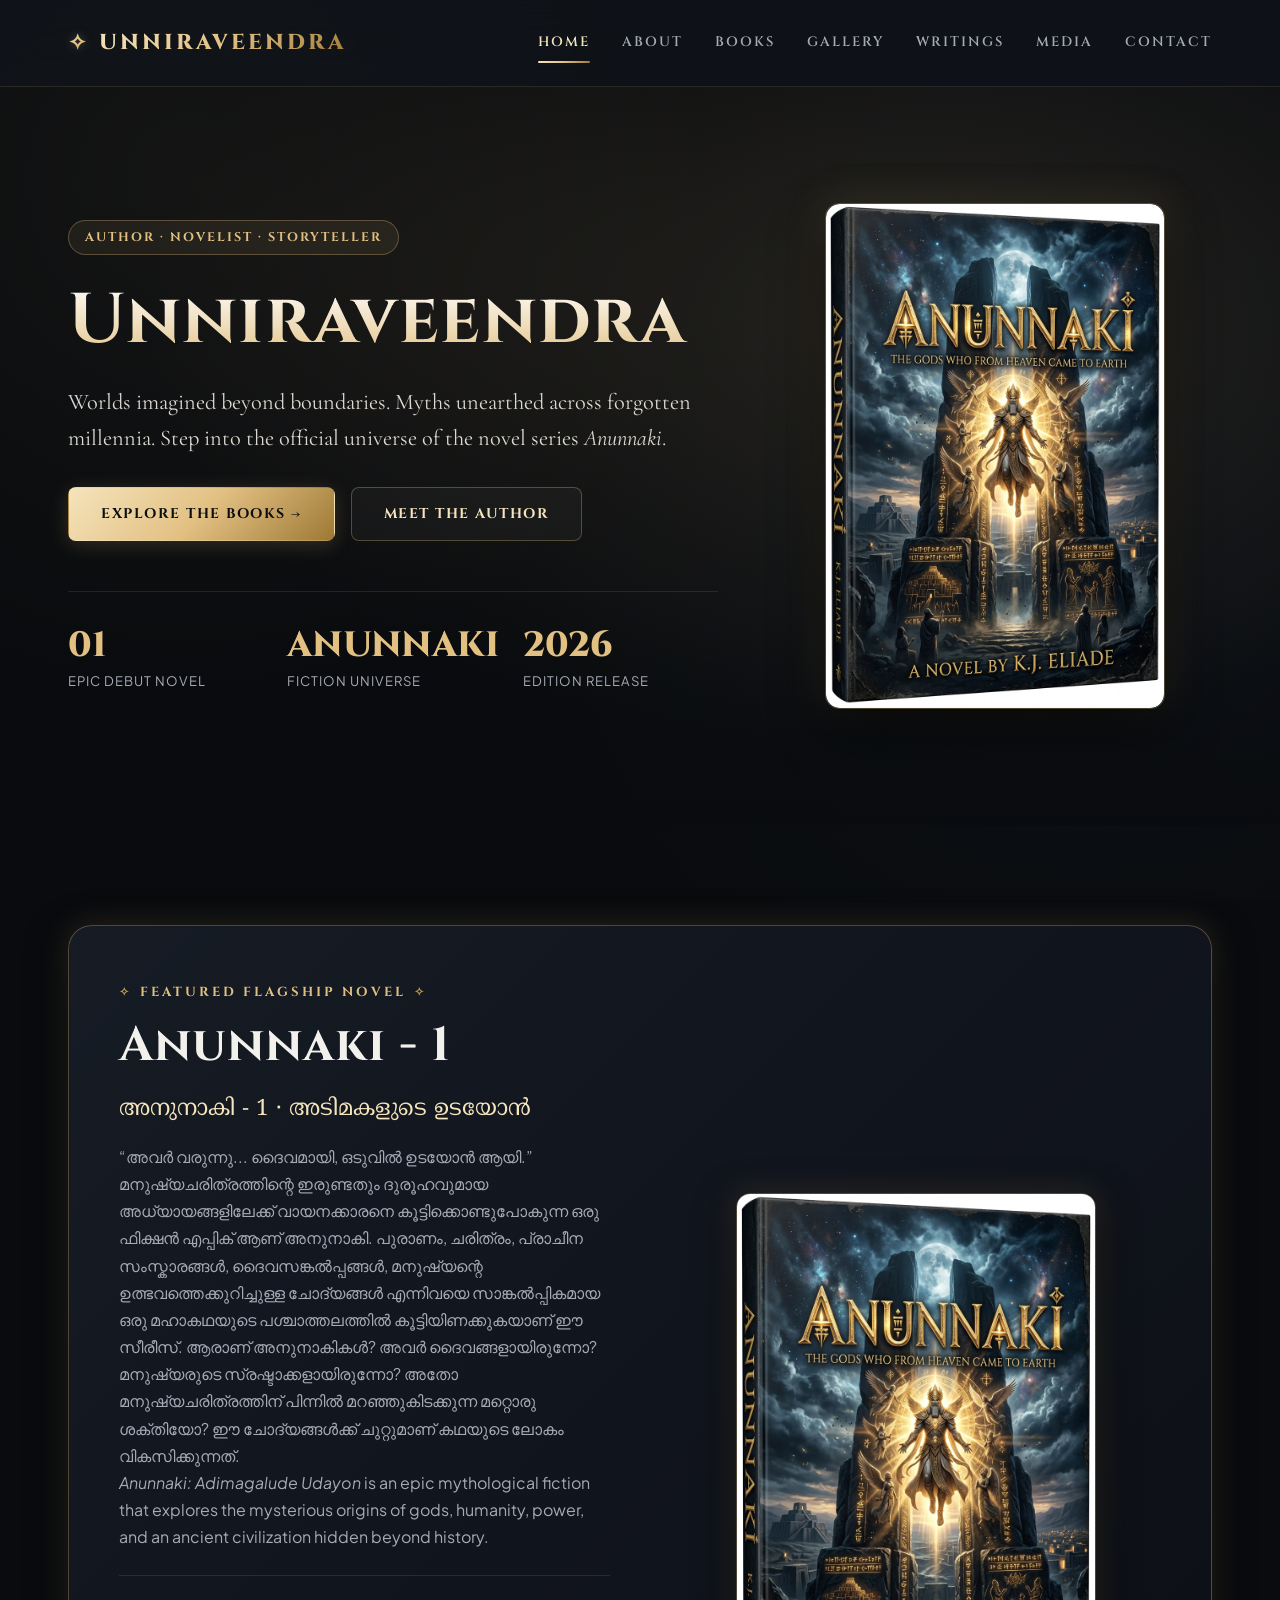
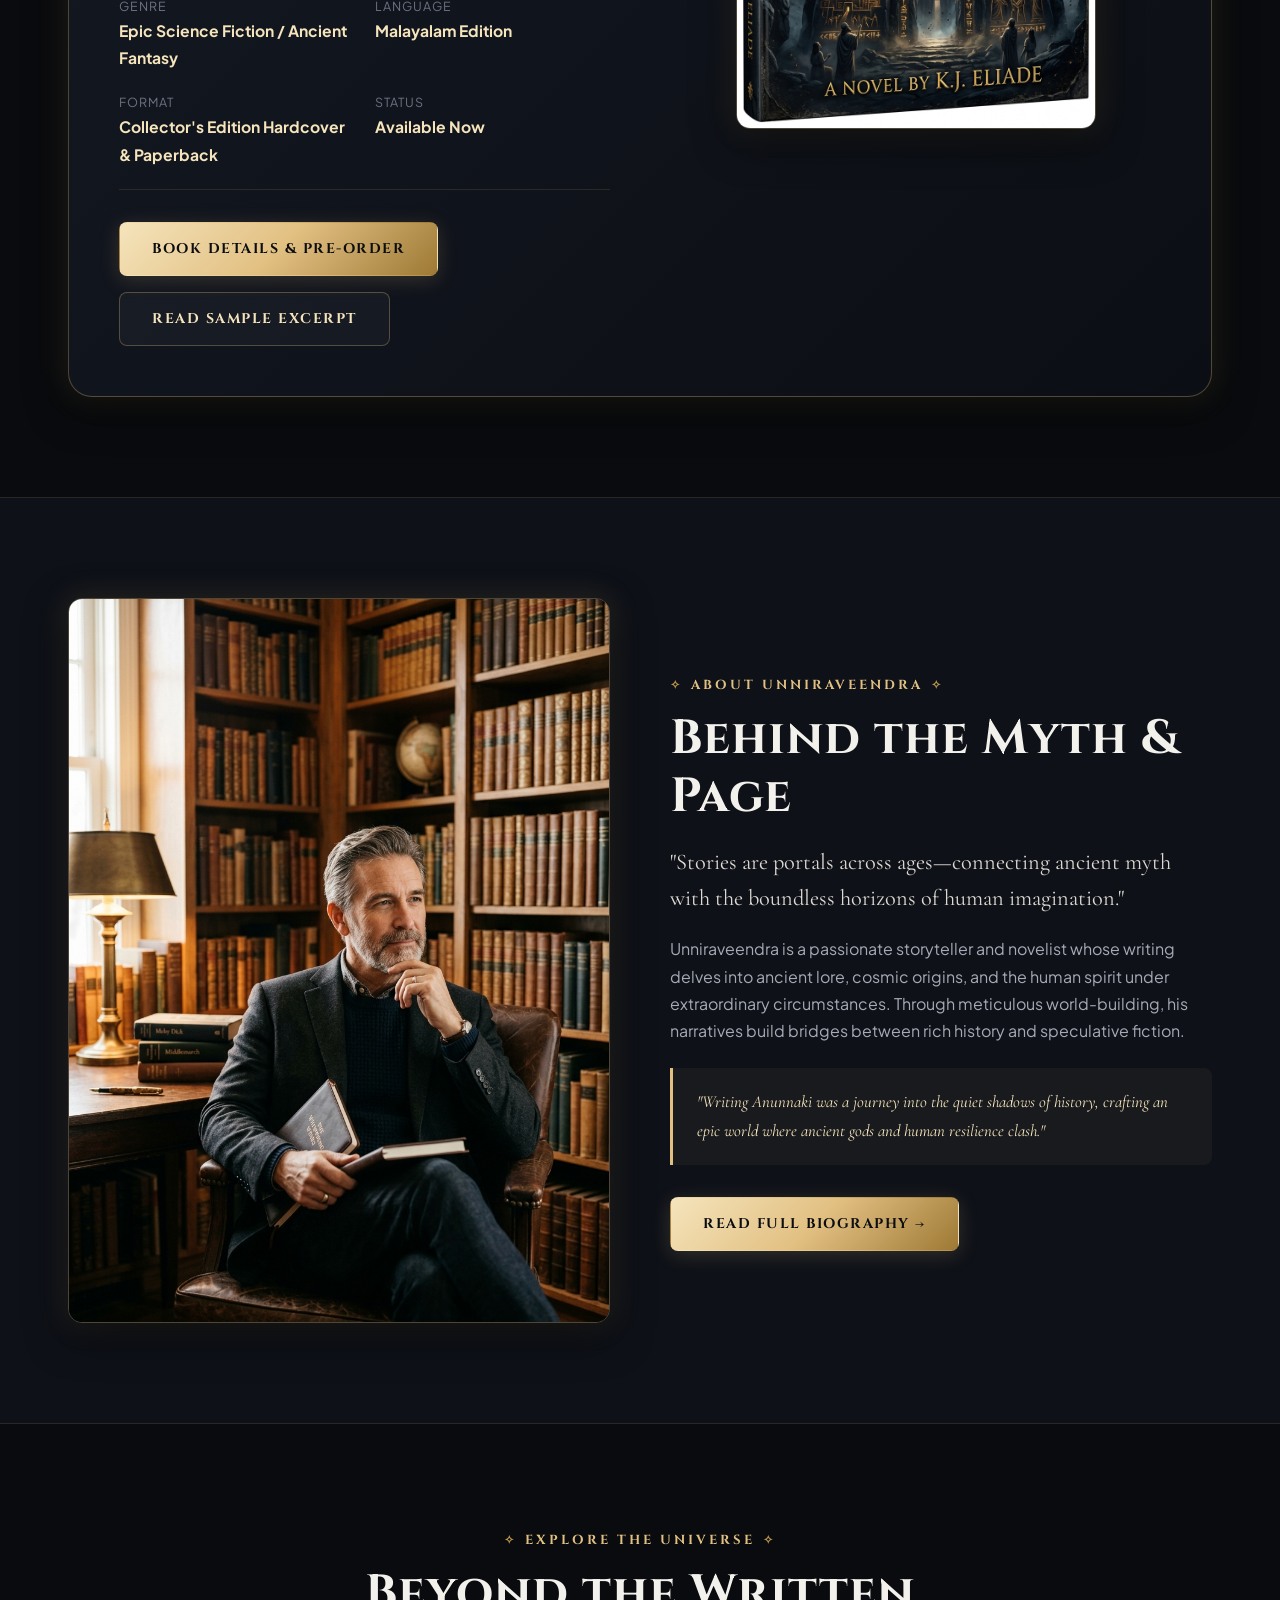
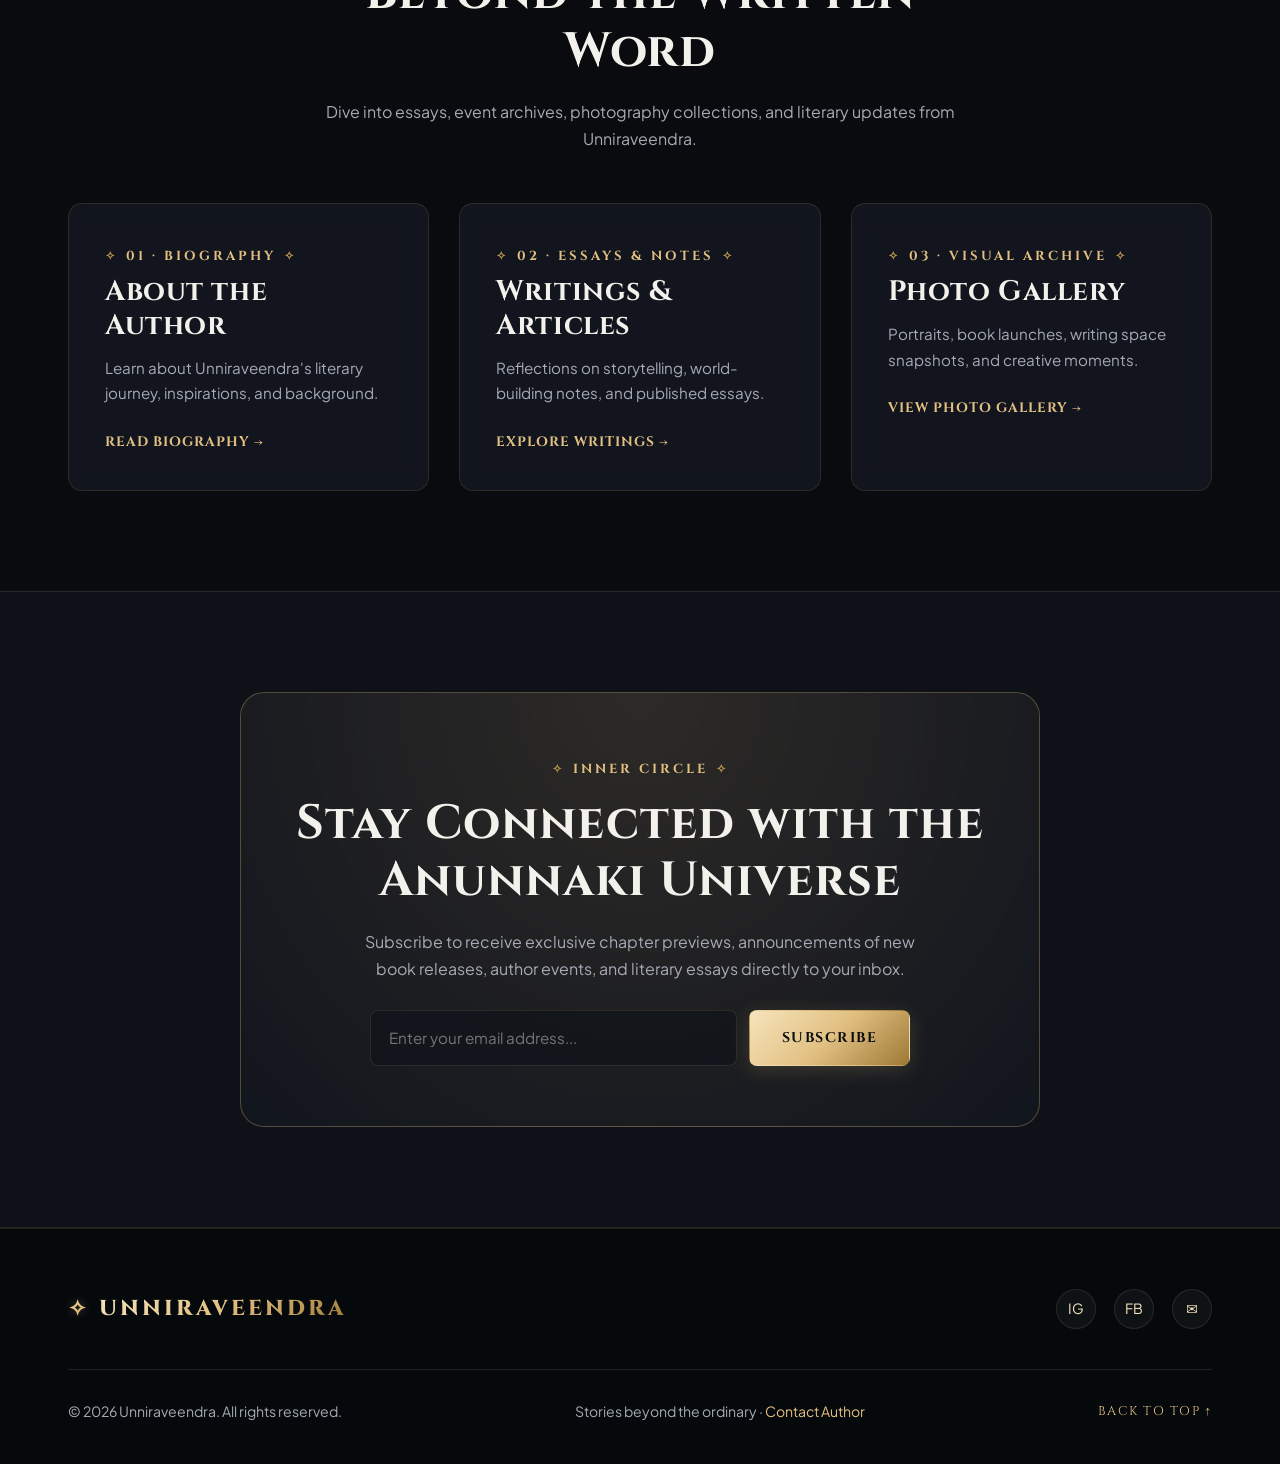
==== index.html @ 20490bd1 "commit" ====
<!doctype html>
<html lang="en">

<head>
    <meta charset="utf-8">
    <meta name="viewport" content="width=device-width, initial-scale=1">
    <title>Unniraveendra | Official Author & Novelist Website</title>
    <meta name="description"
        content="Official author website of Unniraveendra, creator of the epic Anunnaki fiction universe. Explore books, writings, photo gallery and literary updates.">
    <meta name="robots" content="index, follow, max-image-preview:large">
    <link rel="canonical" href="https://unniraveendra.com/">
    <meta property="og:type" content="website">
    <meta property="og:site_name" content="Unniraveendra">
    <meta property="og:title" content="Unniraveendra | Author & Novelist">
    <meta property="og:description"
        content="Official author website of Unniraveendra, featuring the epic Anunnaki fiction universe.">
    <meta property="og:url" content="https://unniraveendra.com/">
    <meta property="og:image" content="assets/images/books/anunnaki-cover.jpg">
    <meta name="twitter:card" content="summary_large_image">
    <meta name="theme-color" content="#090b0e">
    <link rel="icon" type="image/svg+xml" href="assets/favicon.svg">
    <link rel="stylesheet" href="assets/css/style.css">
    <script type="application/ld+json">
    {
      "@context": "https://schema.org",
      "@type": "Person",
      "name": "Unniraveendra",
      "jobTitle": "Author and Novelist",
      "url": "https://unniraveendra.com/",
      "workFeatured": {
        "@type": "Book",
        "name": "Anunnaki - 1: Adimagalude Udayon",
        "author": "Unniraveendra"
      }
    }
    </script>
</head>

<body>
    <!-- Header / Navigation -->
    <header class="header">
        <div class="wrap nav">
            <a class="brand" href="index.html" aria-label="Unniraveendra home">
                <span class="brand-icon">✧</span>
                <span>UNNIRAVEENDRA</span>
            </a>
            <button class="menu" type="button" aria-label="Toggle navigation" aria-expanded="false"
                aria-controls="site-nav">Menu ☰</button>
            <nav class="links" id="site-nav" aria-label="Main navigation">
                <a href="index.html" aria-current="page">Home</a>
                <a href="about.html">About</a>
                <a href="books.html">Books</a>
                <a href="gallery.html">Gallery</a>
                <a href="writings.html">Writings</a>
                <a href="media.html">Media</a>
                <a href="contact.html">Contact</a>
            </nav>
        </div>
    </header>

    <main>
        <!-- Hero Section -->
        <section class="hero">
            <div class="wrap">
                <div class="hero-grid">
                    <div class="hero-content">
                        <div class="hero-badge">
                            <span>Author · Novelist · Storyteller</span>
                        </div>
                        <h1>Unniraveendra</h1>
                        <p class="lead">
                            Worlds imagined beyond boundaries. Myths unearthed across forgotten millennia. Step into
                            the official universe of the novel series <em>Anunnaki</em>.
                        </p>
                        <div class="btn-group">
                            <a class="btn" href="books.html">
                                Explore The Books →
                            </a>
                            <a class="btn alt" href="about.html">
                                Meet The Author
                            </a>
                        </div>
                        <div class="hero-stats">
                            <div class="stat-item">
                                <div class="stat-num">01</div>
                                <div class="stat-label">Epic Debut Novel</div>
                            </div>
                            <div class="stat-item">
                                <div class="stat-num">ANUNNAKI</div>
                                <div class="stat-label">Fiction Universe</div>
                            </div>
                            <div class="stat-item">
                                <div class="stat-num">2026</div>
                                <div class="stat-label">Edition Release</div>
                            </div>
                        </div>
                    </div>
                    <div class="hero-book-showcase">
                        <div class="book-card-3d">
                            <img src="assets/images/books/anunnaki-cover.jpg"
                                alt="Anunnaki: Adimagalude Udayon Book Cover Art by Unniraveendra">
                        </div>
                    </div>
                </div>
            </div>
        </section>

        <!-- Featured Work Spotlight -->
        <section class="section">
            <div class="wrap">
                <div class="book-spotlight">
                    <div class="two">
                        <div>
                            <span class="eyebrow">Featured Flagship Novel</span>
                            <h2>Anunnaki - 1</h2>
                            <p class="lead lang-ml" style="margin-bottom: 14px;">അനുനാകി - 1 · അടിമകളുടെ ഉടയോൻ</p>
                            <p class="intro" style="color: var(--text-muted); margin-bottom: 20px;">
                                “അവർ വരുന്നു... ദൈവമായി, ഒടുവിൽ ഉടയോൻ ആയി.”

                                മനുഷ്യചരിത്രത്തിന്റെ ഇരുണ്ടതും ദുരൂഹവുമായ അധ്യായങ്ങളിലേക്ക് വായനക്കാരനെ
                                കൂട്ടിക്കൊണ്ടുപോകുന്ന ഒരു ഫിക്ഷൻ എപ്പിക് ആണ് അനുനാകി. പുരാണം, ചരിത്രം, പ്രാചീന
                                സംസ്കാരങ്ങൾ, ദൈവസങ്കൽപ്പങ്ങൾ, മനുഷ്യന്റെ ഉത്ഭവത്തെക്കുറിച്ചുള്ള ചോദ്യങ്ങൾ എന്നിവയെ
                                സാങ്കൽപ്പികമായ ഒരു മഹാകഥയുടെ പശ്ചാത്തലത്തിൽ കൂട്ടിയിണക്കുകയാണ് ഈ സീരീസ്.

                                ആരാണ് അനുനാകികൾ?

                                അവർ ദൈവങ്ങളായിരുന്നോ?
                                മനുഷ്യരുടെ സ്രഷ്ടാക്കളായിരുന്നോ?
                                അതോ മനുഷ്യചരിത്രത്തിന് പിന്നിൽ മറഞ്ഞുകിടക്കുന്ന മറ്റൊരു ശക്തിയോ?

                                ഈ ചോദ്യങ്ങൾക്ക് ചുറ്റുമാണ് കഥയുടെ ലോകം വികസിക്കുന്നത്.
                                <br /><em>Anunnaki: Adimagalude Udayon</em> is an epic mythological fiction that
                                explores the
                                mysterious origins of gods, humanity, power, and an ancient civilization hidden beyond
                                history.
                            </p>
                            <div class="book-specs">
                                <div class="spec-item">
                                    <span>Genre</span>
                                    <strong>Epic Science Fiction / Ancient Fantasy</strong>
                                </div>
                                <div class="spec-item">
                                    <span>Language</span>
                                    <strong>Malayalam Edition</strong>
                                </div>
                                <div class="spec-item">
                                    <span>Format</span>
                                    <strong>Collector's Edition Hardcover & Paperback</strong>
                                </div>
                                <div class="spec-item">
                                    <span>Status</span>
                                    <strong>Available Now</strong>
                                </div>
                            </div>
                            <div class="btn-group">
                                <a class="btn" href="books.html">Book Details & Pre-order</a>
                                <button class="btn alt" type="button" data-open-excerpt>Read Sample Excerpt</button>
                            </div>
                        </div>
                        <div style="text-align: center;">
                            <div class="author-frame" style="max-width: 360px; margin: 0 auto;">
                                <img src="assets/images/books/anunnaki-cover.jpg" alt="Anunnaki Book One Cover Art">
                            </div>
                        </div>
                    </div>
                </div>
            </div>
        </section>

        <!-- Author Spotlight Section -->
        <section class="section alt">
            <div class="wrap">
                <div class="two">
                    <div>
                        <div class="author-frame">
                            <img src="assets/images/author/portrait.jpg" alt="Author Unniraveendra Portrait in Study">
                        </div>
                    </div>
                    <div>
                        <span class="eyebrow">About Unniraveendra</span>
                        <h2>Behind the Myth & Page</h2>
                        <p class="lead">
                            "Stories are portals across ages—connecting ancient myth with the boundless horizons of
                            human imagination."
                        </p>
                        <p style="color: var(--text-muted); margin: 20px 0;">
                            Unniraveendra is a passionate storyteller and novelist whose writing delves into ancient
                            lore,
                            cosmic origins, and the human spirit under extraordinary circumstances. Through meticulous
                            world-building,
                            his narratives build bridges between rich history and speculative fiction.
                        </p>
                        <div class="notice">
                            "Writing Anunnaki was a journey into the quiet shadows of history, crafting an epic world
                            where ancient gods and human resilience clash."
                        </div>
                        <div class="btn-group">
                            <a class="btn" href="about.html">Read Full Biography →</a>
                        </div>
                    </div>
                </div>
            </div>
        </section>

        <!-- Explore Universe Grid Section -->
        <section class="section">
            <div class="wrap">
                <div style="text-align: center; max-width: 640px; margin: 0 auto 50px;">
                    <span class="eyebrow">Explore The Universe</span>
                    <h2>Beyond the Written Word</h2>
                    <p style="color: var(--text-muted);">
                        Dive into essays, event archives, photography collections, and literary updates from
                        Unniraveendra.
                    </p>
                </div>
                <div class="grid">
                    <article class="card">
                        <span class="eyebrow" style="margin-bottom: 8px;">01 · Biography</span>
                        <h3>About the Author</h3>
                        <p>Learn about Unniraveendra's literary journey, inspirations, and background.</p>
                        <a class="card-link" href="about.html">Read Biography →</a>
                    </article>
                    <article class="card">
                        <span class="eyebrow" style="margin-bottom: 8px;">02 · Essays & Notes</span>
                        <h3>Writings & Articles</h3>
                        <p>Reflections on storytelling, world-building notes, and published essays.</p>
                        <a class="card-link" href="writings.html">Explore Writings →</a>
                    </article>
                    <article class="card">
                        <span class="eyebrow" style="margin-bottom: 8px;">03 · Visual Archive</span>
                        <h3>Photo Gallery</h3>
                        <p>Portraits, book launches, writing space snapshots, and creative moments.</p>
                        <a class="card-link" href="gallery.html">View Photo Gallery →</a>
                    </article>
                </div>
            </div>
        </section>

        <!-- Newsletter Section -->
        <section class="section alt">
            <div class="wrap">
                <div class="newsletter-card">
                    <span class="eyebrow">Inner Circle</span>
                    <h2>Stay Connected with the Anunnaki Universe</h2>
                    <p style="color: var(--text-muted); max-width: 580px; margin: 12px auto 0;">
                        Subscribe to receive exclusive chapter previews, announcements of new book releases, author
                        events, and literary essays directly to your inbox.
                    </p>
                    <form class="newsletter-form"
                        onsubmit="event.preventDefault(); alert('Thank you for subscribing to Unniraveendra\'s literary newsletter!');">
                        <input type="email" class="field" placeholder="Enter your email address..." required
                            aria-label="Email address">
                        <button type="submit" class="btn" style="white-space: nowrap;">Subscribe</button>
                    </form>
                </div>
            </div>
        </section>
    </main>

    <!-- Excerpt Reader Modal -->
    <div class="modal" id="excerpt-modal" aria-hidden="true" role="dialog">
        <div class="modal-content">
            <button class="modal-close excerpt-close" aria-label="Close modal">&times;</button>
            <span class="eyebrow">Sample Preview</span>
            <h2 style="margin-bottom: 8px;">Anunnaki - 1</h2>
            <p class="lead lang-ml" style="margin-bottom: 24px;">അനുനാകി - 1 · അടിമകളുടെ ഉടയോൻ</p>
            <div class="excerpt-box">
                <p class="dropcap">
                    Before the stars were named, before the first towers scraped the heavens, they walked among us as
                    rulers of wind and stone.
                    We sang their hymns in silent obedience, tilling soil that was never ours to keep.
                </p>
                <p>
                    "Remember who shaped the clay of your spirit," the elder whispered, his hand resting upon the carved
                    cuneiform monolith.
                    "They did not give us life out of mercy; they gave us life so we might carry their burden."
                </p>
                <p>
                    In the shadows of the ancient zigurat, the dawn began to break—a crimson horizon signaling the dawn
                    of a rebellion that would echo across ages.
                </p>
            </div>
            <div style="text-align: right; margin-top: 20px;">
                <a class="btn" href="books.html">Get Full Book Details →</a>
            </div>
        </div>
    </div>

    <!-- Footer -->
    <footer class="footer">
        <div class="wrap">
            <div class="footer-top">
                <a class="brand" href="index.html">
                    <span class="brand-icon">✧</span>
                    <span>UNNIRAVEENDRA</span>
                </a>
                <div class="footer-socials">
                    <a href="https://instagram.com" target="_blank" rel="noopener" class="social-icon"
                        aria-label="Instagram">IG</a>
                    <a href="https://facebook.com" target="_blank" rel="noopener" class="social-icon"
                        aria-label="Facebook">FB</a>
                    <a href="contact.html" class="social-icon" aria-label="Email Contact">✉</a>
                </div>
            </div>
            <div class="foot">
                <span>© <span data-year>2026</span> Unniraveendra. All rights reserved.</span>
                <span>Stories beyond the ordinary · <a href="contact.html" style="color: var(--gold-primary);">Contact
                        Author</a></span>
                <a href="#" class="back-to-top">Back to top ↑</a>
            </div>
        </div>
    </footer>

    <script src="assets/js/main.js" defer></script>
</body>

</html>
---- assets/css/style.css ----
/* ==========================================================================
   UNNIRAVEENDRA OFFICIAL AUTHOR WEBSITE - MASTER STYLESHEET
   Design System: Epic Dark Fantasy & Literary Luxury
   ========================================================================== */

@import url('https://fonts.googleapis.com/css2?family=Cinzel:wght@500;600;700;800;900&family=Cormorant+Garamond:ital,wght@0,400;0,600;0,700;1,400;1,600&family=Plus+Jakarta+Sans:wght@300;400;500;600;700&family=Noto+Serif+Malayalam:wght@400;600;700&display=swap');

:root {
  /* Color Palette */
  --bg-dark: #090b0e;
  --bg-surface: #11141b;
  --bg-surface-elevated: #181d27;
  --bg-glass: rgba(17, 20, 27, 0.75);
  --bg-glass-card: rgba(24, 29, 39, 0.65);
  
  /* Brand Accent: Mythic Gold & Amber Glow */
  --gold-primary: #e2c082;
  --gold-light: #f5e4bc;
  --gold-dark: #b8934b;
  --gold-gradient: linear-gradient(135deg, #f5e4bc 0%, #e2c082 50%, #9e7935 100%);
  --gold-glow: rgba(226, 192, 130, 0.18);
  --gold-glow-strong: rgba(226, 192, 130, 0.35);

  /* Deep Cosmic Accent */
  --accent-cosmic: rgba(94, 138, 201, 0.15);
  --accent-cosmic-border: rgba(110, 160, 230, 0.3);

  /* Neutral Text Colors */
  --text-main: #f3f1ec;
  --text-muted: #a6aab5;
  --text-dim: #6c7280;
  
  /* Borders & Lines */
  --border-subtle: rgba(226, 192, 130, 0.12);
  --border-strong: rgba(226, 192, 130, 0.3);
  --border-glass: rgba(255, 255, 255, 0.08);

  /* Typography */
  --font-heading: 'Cinzel', 'Cormorant Garamond', Georgia, serif;
  --font-serif: 'Cormorant Garamond', Georgia, serif;
  --font-body: 'Plus Jakarta Sans', system-ui, -apple-system, sans-serif;
  --font-malayalam: 'Noto Serif Malayalam', Georgia, serif;

  /* Layout & Shadows */
  --max-width: 1200px;
  --radius-sm: 8px;
  --radius-md: 14px;
  --radius-lg: 24px;
  --radius-full: 9999px;
  --shadow-sm: 0 4px 20px rgba(0, 0, 0, 0.3);
  --shadow-lg: 0 12px 40px rgba(0, 0, 0, 0.6), 0 0 30px var(--gold-glow);
  
  /* Transitions */
  --transition-fast: 0.2s cubic-bezier(0.16, 1, 0.3, 1);
  --transition-smooth: 0.4s cubic-bezier(0.16, 1, 0.3, 1);
}

/* Reset & Base */
*, *::before, *::after {
  box-sizing: border-box;
  margin: 0;
  padding: 0;
}

html {
  scroll-behavior: smooth;
  color-scheme: dark;
  font-size: 16px;
}

body {
  background-color: var(--bg-dark);
  background-image: 
    radial-gradient(circle at 15% 20%, rgba(226, 192, 130, 0.05) 0%, transparent 40%),
    radial-gradient(circle at 85% 60%, rgba(70, 95, 135, 0.06) 0%, transparent 45%);
  background-attachment: fixed;
  color: var(--text-main);
  font-family: var(--font-body);
  line-height: 1.7;
  overflow-x: hidden;
  -webkit-font-smoothing: antialiased;
}

a {
  color: inherit;
  text-decoration: none;
  transition: color var(--transition-fast);
}

img {
  max-width: 100%;
  height: auto;
  display: block;
}

button, input, textarea, select {
  font: inherit;
  color: inherit;
}

/* Layout Wrap Container */
.wrap {
  max-width: var(--max-width);
  margin: 0 auto;
  padding: 0 28px;
}

/* Typography Helpers */
h1, h2, h3, h4 {
  font-family: var(--font-heading);
  font-weight: 700;
  line-height: 1.2;
  color: var(--text-main);
  letter-spacing: 0.02em;
}

h1 {
  font-size: clamp(2.5rem, 5.5vw, 4.5rem);
  background: linear-gradient(180deg, #ffffff 0%, #e2c082 100%);
  -webkit-background-clip: text;
  -webkit-text-fill-color: transparent;
  margin-bottom: 20px;
}

h2 {
  font-size: clamp(2rem, 3.8vw, 3rem);
  margin-bottom: 18px;
}

h3 {
  font-size: clamp(1.35rem, 2.2vw, 1.85rem);
  margin-bottom: 12px;
}

.eyebrow {
  display: inline-flex;
  align-items: center;
  gap: 8px;
  color: var(--gold-primary);
  font-family: var(--font-heading);
  font-size: 0.82rem;
  font-weight: 700;
  text-transform: uppercase;
  letter-spacing: 3px;
  margin-bottom: 14px;
}

.eyebrow::before, .eyebrow::after {
  content: "✧";
  font-size: 0.75rem;
  color: var(--gold-dark);
}

.lead {
  font-family: var(--font-serif);
  font-size: clamp(1.15rem, 2vw, 1.4rem);
  color: #dedad3;
  line-height: 1.6;
  font-weight: 400;
}

.lang-ml {
  font-family: var(--font-malayalam);
  letter-spacing: 0;
  color: var(--gold-light);
}

/* Header & Glass Navigation */
.header {
  position: sticky;
  top: 0;
  z-index: 100;
  background: var(--bg-glass);
  backdrop-filter: blur(18px);
  -webkit-backdrop-filter: blur(18px);
  border-bottom: 1px solid var(--border-subtle);
  transition: all var(--transition-fast);
}

.nav {
  display: flex;
  align-items: center;
  justify-content: space-between;
  height: 86px;
}

.brand {
  display: flex;
  align-items: center;
  gap: 10px;
  font-family: var(--font-heading);
  font-weight: 800;
  font-size: 1.35rem;
  letter-spacing: 3px;
  color: var(--text-main);
}

.brand-icon {
  color: var(--gold-primary);
  font-size: 1.4rem;
  text-shadow: 0 0 10px var(--gold-glow-strong);
}

.brand span {
  background: var(--gold-gradient);
  -webkit-background-clip: text;
  -webkit-text-fill-color: transparent;
}

.links {
  display: flex;
  align-items: center;
  gap: 32px;
}

.links a {
  font-family: var(--font-heading);
  font-size: 0.85rem;
  font-weight: 600;
  text-transform: uppercase;
  letter-spacing: 2px;
  color: var(--text-muted);
  position: relative;
  padding: 8px 0;
}

.links a::after {
  content: '';
  position: absolute;
  bottom: 0;
  left: 0;
  width: 0%;
  height: 2px;
  background: var(--gold-gradient);
  transition: width var(--transition-fast);
  border-radius: 2px;
}

.links a:hover, .links a[aria-current="page"] {
  color: var(--gold-light);
}

.links a[aria-current="page"]::after, .links a:hover::after {
  width: 100%;
}

.menu {
  display: none;
  background: rgba(226, 192, 130, 0.08);
  border: 1px solid var(--border-strong);
  color: var(--gold-light);
  padding: 10px 18px;
  border-radius: var(--radius-sm);
  cursor: pointer;
  font-family: var(--font-heading);
  font-size: 0.85rem;
  letter-spacing: 1px;
}

/* Button Component */
.btn-group {
  display: flex;
  flex-wrap: wrap;
  gap: 16px;
  margin-top: 32px;
}

.btn {
  display: inline-flex;
  align-items: center;
  justify-content: center;
  gap: 10px;
  padding: 14px 32px;
  border-radius: var(--radius-sm);
  font-family: var(--font-heading);
  font-size: 0.88rem;
  font-weight: 700;
  letter-spacing: 1.5px;
  text-transform: uppercase;
  background: var(--gold-gradient);
  color: #0b0d10;
  box-shadow: 0 4px 20px var(--gold-glow);
  transition: all var(--transition-fast);
  cursor: pointer;
  border: 1px solid transparent;
}

.btn:hover {
  transform: translateY(-3px);
  box-shadow: 0 8px 30px var(--gold-glow-strong);
  color: #000;
}

.btn.alt {
  background: rgba(255, 255, 255, 0.03);
  color: var(--gold-light);
  border: 1px solid var(--border-strong);
  box-shadow: none;
}

.btn.alt:hover {
  background: rgba(226, 192, 130, 0.12);
  border-color: var(--gold-primary);
  color: #ffffff;
  transform: translateY(-3px);
}

/* Hero Section */
.hero {
  position: relative;
  min-height: 82vh;
  display: flex;
  align-items: center;
  padding: 90px 0;
  overflow: hidden;
  background: radial-gradient(ellipse at 70% 30%, rgba(226, 192, 130, 0.12) 0%, transparent 60%);
}

.hero::after {
  content: '';
  position: absolute;
  bottom: 0;
  left: 0;
  right: 0;
  height: 120px;
  background: linear-gradient(to top, var(--bg-dark), transparent);
  pointer-events: none;
}

.hero-grid {
  display: grid;
  grid-template-columns: 1.2fr 0.8fr;
  gap: 60px;
  align-items: center;
}

.hero-content {
  z-index: 2;
}

.hero-badge {
  display: inline-flex;
  align-items: center;
  gap: 10px;
  background: rgba(226, 192, 130, 0.08);
  border: 1px solid var(--border-strong);
  padding: 6px 16px;
  border-radius: var(--radius-full);
  margin-bottom: 24px;
}

.hero-badge span {
  font-family: var(--font-heading);
  font-size: 0.78rem;
  letter-spacing: 2px;
  text-transform: uppercase;
  color: var(--gold-primary);
  font-weight: 700;
}

.hero-stats {
  display: grid;
  grid-template-columns: repeat(3, 1fr);
  gap: 24px;
  margin-top: 50px;
  padding-top: 36px;
  border-top: 1px solid var(--border-subtle);
}

.stat-item .stat-num {
  font-family: var(--font-heading);
  font-size: 2.2rem;
  font-weight: 800;
  color: var(--gold-primary);
  line-height: 1;
}

.stat-item .stat-label {
  font-size: 0.82rem;
  color: var(--text-muted);
  text-transform: uppercase;
  letter-spacing: 1px;
  margin-top: 6px;
}

.hero-book-showcase {
  position: relative;
  display: flex;
  justify-content: center;
}

.book-card-3d {
  position: relative;
  width: 100%;
  max-width: 340px;
  border-radius: var(--radius-md);
  box-shadow: 0 20px 50px rgba(0, 0, 0, 0.8), 0 0 40px var(--gold-glow);
  transition: transform var(--transition-smooth);
  overflow: hidden;
  border: 1px solid var(--border-strong);
}

.book-card-3d:hover {
  transform: translateY(-10px) rotateY(-5deg) scale(1.02);
}

.book-card-3d img {
  width: 100%;
  height: auto;
  border-radius: var(--radius-md);
  object-fit: cover;
}

/* General Sections */
.section {
  padding: 100px 0;
  position: relative;
}

.section.alt {
  background: rgba(18, 22, 30, 0.6);
  border-top: 1px solid var(--border-subtle);
  border-bottom: 1px solid var(--border-subtle);
}

.page-head {
  padding: 100px 0 60px;
  text-align: center;
  background: radial-gradient(ellipse at 50% 0%, rgba(226, 192, 130, 0.1) 0%, transparent 70%);
  border-bottom: 1px solid var(--border-subtle);
}

.page-head .lead {
  max-width: 680px;
  margin: 16px auto 0;
}

/* Two Column Layout */
.two {
  display: grid;
  grid-template-columns: 1fr 1fr;
  gap: 60px;
  align-items: center;
}

/* Three Column Grid */
.grid {
  display: grid;
  grid-template-columns: repeat(3, minmax(0, 1fr));
  gap: 30px;
}

/* Glass Card Component */
.card {
  background: var(--bg-glass-card);
  border: 1px solid var(--border-subtle);
  border-radius: var(--radius-md);
  padding: 36px;
  backdrop-filter: blur(12px);
  -webkit-backdrop-filter: blur(12px);
  transition: all var(--transition-smooth);
  position: relative;
  overflow: hidden;
}

.card::before {
  content: '';
  position: absolute;
  top: 0;
  left: 0;
  width: 100%;
  height: 3px;
  background: var(--gold-gradient);
  opacity: 0;
  transition: opacity var(--transition-fast);
}

.card:hover {
  transform: translateY(-6px);
  border-color: var(--border-strong);
  box-shadow: 0 16px 36px rgba(0, 0, 0, 0.4), 0 0 20px var(--gold-glow);
}

.card:hover::before {
  opacity: 1;
}

.card p {
  color: var(--text-muted);
  font-size: 0.95rem;
  margin: 12px 0 20px;
}

.card-link {
  display: inline-flex;
  align-items: center;
  gap: 6px;
  font-family: var(--font-heading);
  font-size: 0.85rem;
  font-weight: 700;
  color: var(--gold-primary);
  text-transform: uppercase;
  letter-spacing: 1px;
}

.card-link:hover {
  color: #ffffff;
  gap: 10px;
}

/* Feature Book Spotlight Section */
.book-spotlight {
  background: linear-gradient(135deg, rgba(24, 29, 39, 0.9) 0%, rgba(12, 15, 21, 0.95) 100%);
  border: 1px solid var(--border-strong);
  border-radius: var(--radius-lg);
  padding: 50px;
  box-shadow: var(--shadow-lg);
}

.book-specs {
  display: grid;
  grid-template-columns: repeat(2, 1fr);
  gap: 20px;
  margin: 24px 0;
  padding: 20px 0;
  border-top: 1px solid var(--border-subtle);
  border-bottom: 1px solid var(--border-subtle);
}

.spec-item span {
  display: block;
  font-size: 0.78rem;
  color: var(--text-dim);
  text-transform: uppercase;
  letter-spacing: 1px;
}

.spec-item strong {
  font-size: 0.98rem;
  color: var(--gold-light);
}

/* Notice & Quote Box */
.notice {
  border-left: 3px solid var(--gold-primary);
  padding: 20px 24px;
  background: rgba(226, 192, 130, 0.05);
  border-radius: 0 var(--radius-sm) var(--radius-sm) 0;
  color: var(--gold-light);
  font-family: var(--font-serif);
  font-style: italic;
  font-size: 1.05rem;
  margin: 24px 0;
}

/* Author Portrait Framing */
.author-frame {
  position: relative;
  border-radius: var(--radius-md);
  overflow: hidden;
  box-shadow: var(--shadow-lg);
  border: 1px solid var(--border-strong);
}

.author-frame img {
  width: 100%;
  height: 100%;
  object-fit: cover;
  transition: transform var(--transition-smooth);
}

.author-frame:hover img {
  transform: scale(1.03);
}

/* Gallery Grid & Lightbox */
.gallery-grid {
  display: grid;
  grid-template-columns: repeat(auto-fill, minmax(280px, 1fr));
  gap: 24px;
  margin-top: 36px;
}

.gallery-item {
  position: relative;
  border-radius: var(--radius-md);
  overflow: hidden;
  aspect-ratio: 4/3;
  cursor: pointer;
  border: 1px solid var(--border-subtle);
  background: var(--bg-surface);
}

.gallery-item img {
  width: 100%;
  height: 100%;
  object-fit: cover;
  transition: transform var(--transition-smooth);
}

.gallery-overlay {
  position: absolute;
  inset: 0;
  background: linear-gradient(to top, rgba(9, 11, 14, 0.9) 0%, transparent 60%);
  display: flex;
  flex-direction: column;
  justify-content: flex-end;
  padding: 20px;
  opacity: 0;
  transition: opacity var(--transition-fast);
}

.gallery-item:hover img {
  transform: scale(1.06);
}

.gallery-item:hover .gallery-overlay {
  opacity: 1;
}

.gallery-title {
  font-family: var(--font-heading);
  font-size: 1.1rem;
  color: var(--gold-light);
}

.gallery-sub {
  font-size: 0.8rem;
  color: var(--text-muted);
}

/* Modal Lightbox & Excerpt Modal */
.modal {
  display: none;
  position: fixed;
  inset: 0;
  z-index: 2000;
  background: rgba(6, 8, 10, 0.92);
  backdrop-filter: blur(20px);
  -webkit-backdrop-filter: blur(20px);
  align-items: center;
  justify-content: center;
  padding: 30px;
}

.modal.open {
  display: flex;
  animation: fadeIn 0.3s ease;
}

.modal-content {
  position: relative;
  max-width: 900px;
  width: 100%;
  background: var(--bg-surface-elevated);
  border: 1px solid var(--border-strong);
  border-radius: var(--radius-lg);
  padding: 40px;
  max-height: 85vh;
  overflow-y: auto;
  box-shadow: var(--shadow-lg);
}

.modal-close {
  position: absolute;
  top: 20px;
  right: 24px;
  background: none;
  border: none;
  color: var(--gold-light);
  font-size: 1.8rem;
  cursor: pointer;
  line-height: 1;
}

.modal-img-container img {
  max-height: 75vh;
  margin: 0 auto;
  border-radius: var(--radius-md);
  box-shadow: var(--shadow-sm);
}

/* Excerpt Reader Styling */
.excerpt-box {
  background: rgba(12, 14, 18, 0.8);
  border-left: 2px solid var(--gold-primary);
  padding: 30px;
  border-radius: 0 var(--radius-md) var(--radius-md) 0;
  font-family: var(--font-serif);
  font-size: 1.15rem;
  line-height: 1.8;
  color: #e5e2da;
  margin: 20px 0;
}

.excerpt-box p {
  margin-bottom: 16px;
}

.excerpt-box p:last-child {
  margin-bottom: 0;
}

.dropcap::first-letter {
  font-family: var(--font-heading);
  font-size: 3.2rem;
  float: left;
  line-height: 0.8;
  padding-right: 12px;
  color: var(--gold-primary);
}

/* Form Controls */
.form-group {
  margin-bottom: 24px;
}

label {
  display: block;
  font-family: var(--font-heading);
  font-size: 0.82rem;
  text-transform: uppercase;
  letter-spacing: 1.5px;
  color: var(--gold-primary);
  margin-bottom: 8px;
}

.field {
  width: 100%;
  background: rgba(17, 20, 27, 0.8);
  border: 1px solid var(--border-subtle);
  border-radius: var(--radius-sm);
  color: var(--text-main);
  padding: 14px 18px;
  font-size: 0.95rem;
  transition: all var(--transition-fast);
}

.field:focus {
  outline: none;
  border-color: var(--gold-primary);
  box-shadow: 0 0 15px var(--gold-glow);
  background: rgba(24, 29, 39, 0.9);
}

textarea.field {
  resize: vertical;
  min-height: 140px;
}

/* Newsletter Bar */
.newsletter-card {
  background: radial-gradient(ellipse at 50% 0%, rgba(226, 192, 130, 0.15) 0%, rgba(18, 22, 30, 0.9) 100%);
  border: 1px solid var(--border-strong);
  border-radius: var(--radius-lg);
  padding: 60px 40px;
  text-align: center;
  max-width: 800px;
  margin: 0 auto;
}

.newsletter-form {
  display: flex;
  gap: 12px;
  max-width: 540px;
  margin: 28px auto 0;
}

.newsletter-form .field {
  border-radius: var(--radius-sm);
}

/* Footer Styling */
.footer {
  border-top: 1px solid var(--border-subtle);
  padding: 60px 0 40px;
  background: rgba(7, 9, 12, 0.95);
  font-size: 0.88rem;
  color: var(--text-muted);
}

.footer-top {
  display: flex;
  justify-content: space-between;
  align-items: center;
  flex-wrap: wrap;
  gap: 24px;
  padding-bottom: 40px;
  border-bottom: 1px solid var(--border-subtle);
  margin-bottom: 30px;
}

.footer-socials {
  display: flex;
  gap: 18px;
}

.social-icon {
  width: 40px;
  height: 40px;
  border-radius: var(--radius-full);
  background: rgba(255, 255, 255, 0.04);
  border: 1px solid var(--border-subtle);
  display: flex;
  align-items: center;
  justify-content: center;
  color: var(--gold-light);
  transition: all var(--transition-fast);
}

.social-icon:hover {
  background: var(--gold-primary);
  color: #0b0d10;
  border-color: var(--gold-primary);
  transform: translateY(-3px);
}

.foot {
  display: flex;
  justify-content: space-between;
  align-items: center;
  flex-wrap: wrap;
  gap: 16px;
}

.back-to-top {
  display: inline-flex;
  align-items: center;
  gap: 6px;
  color: var(--gold-primary);
  font-family: var(--font-heading);
  font-size: 0.8rem;
  text-transform: uppercase;
  letter-spacing: 1.5px;
}

.back-to-top:hover {
  color: #ffffff;
}

/* Animations */
@keyframes fadeIn {
  from { opacity: 0; transform: scale(0.96); }
  to { opacity: 1; transform: scale(1); }
}

/* Responsive Media Queries */
@media (max-width: 992px) {
  .hero-grid, .two {
    grid-template-columns: 1fr;
    gap: 40px;
  }
  .grid {
    grid-template-columns: repeat(2, 1fr);
  }
  .hero {
    padding: 60px 0;
    text-align: center;
  }
  .eyebrow {
    justify-content: center;
  }
  .btn-group {
    justify-content: center;
  }
  .hero-stats {
    justify-content: center;
  }
  .book-spotlight {
    padding: 30px;
  }
}

@media (max-width: 768px) {
  .menu {
    display: block;
  }
  .links {
    display: none;
    position: absolute;
    top: 86px;
    left: 0;
    right: 0;
    background: var(--bg-surface-elevated);
    border-bottom: 1px solid var(--border-strong);
    padding: 24px;
    flex-direction: column;
    align-items: flex-start;
    gap: 16px;
    box-shadow: var(--shadow-lg);
  }
  .links.open {
    display: flex;
  }
  .grid {
    grid-template-columns: 1fr;
  }
  .newsletter-form {
    flex-direction: column;
  }
  .footer-top, .foot {
    flex-direction: column;
    text-align: center;
  }
}
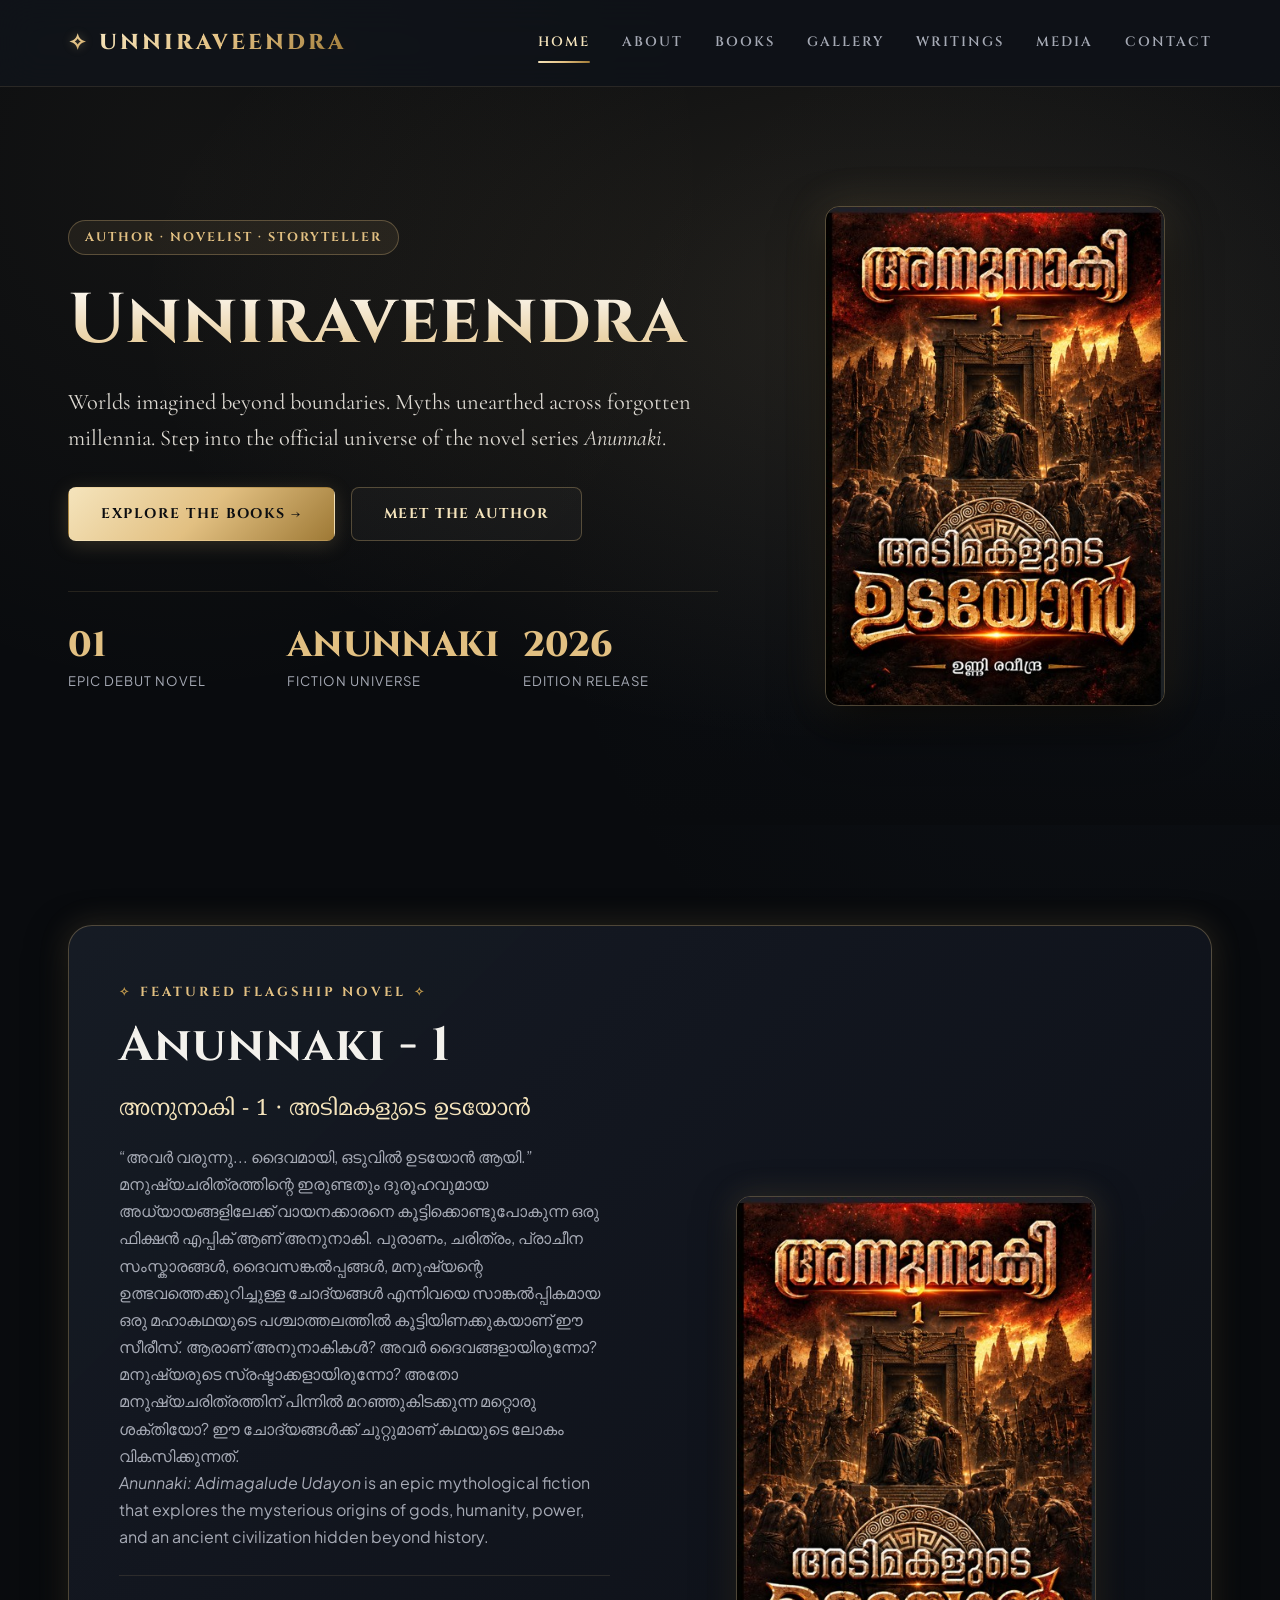
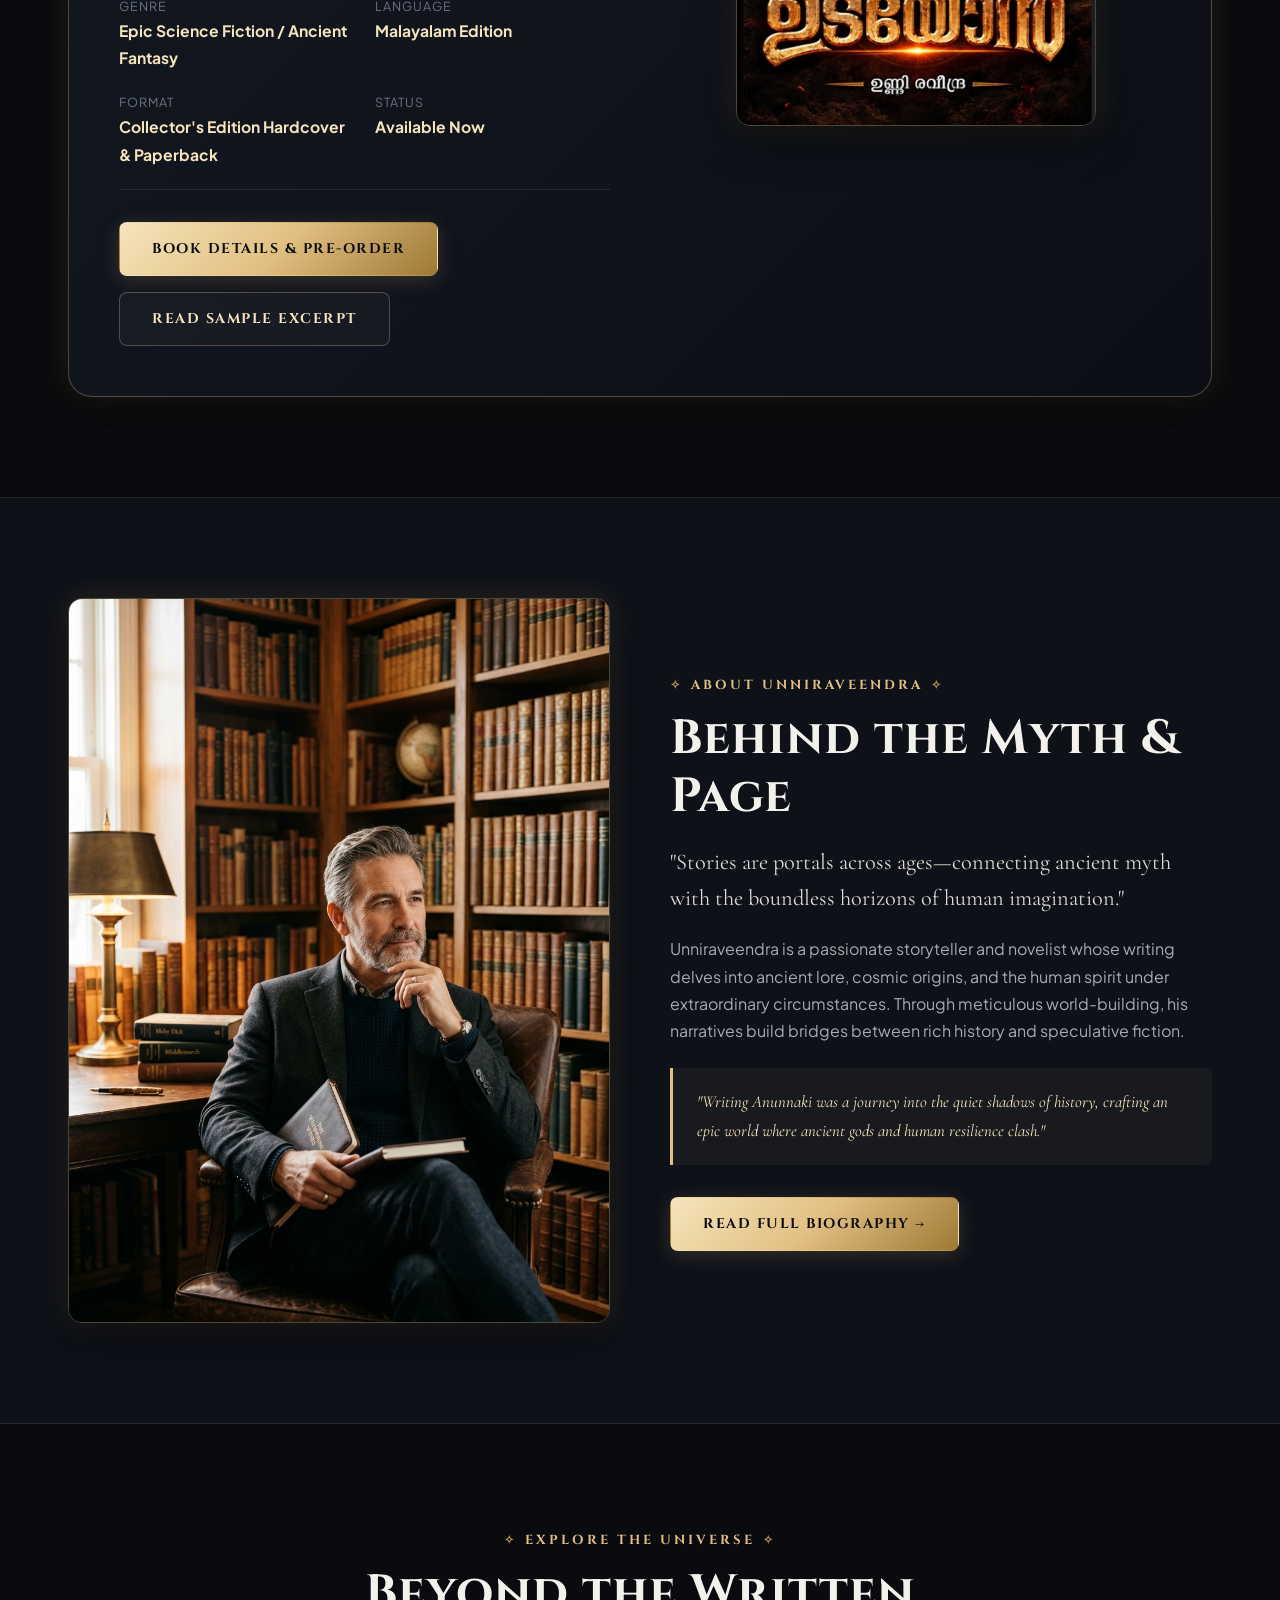
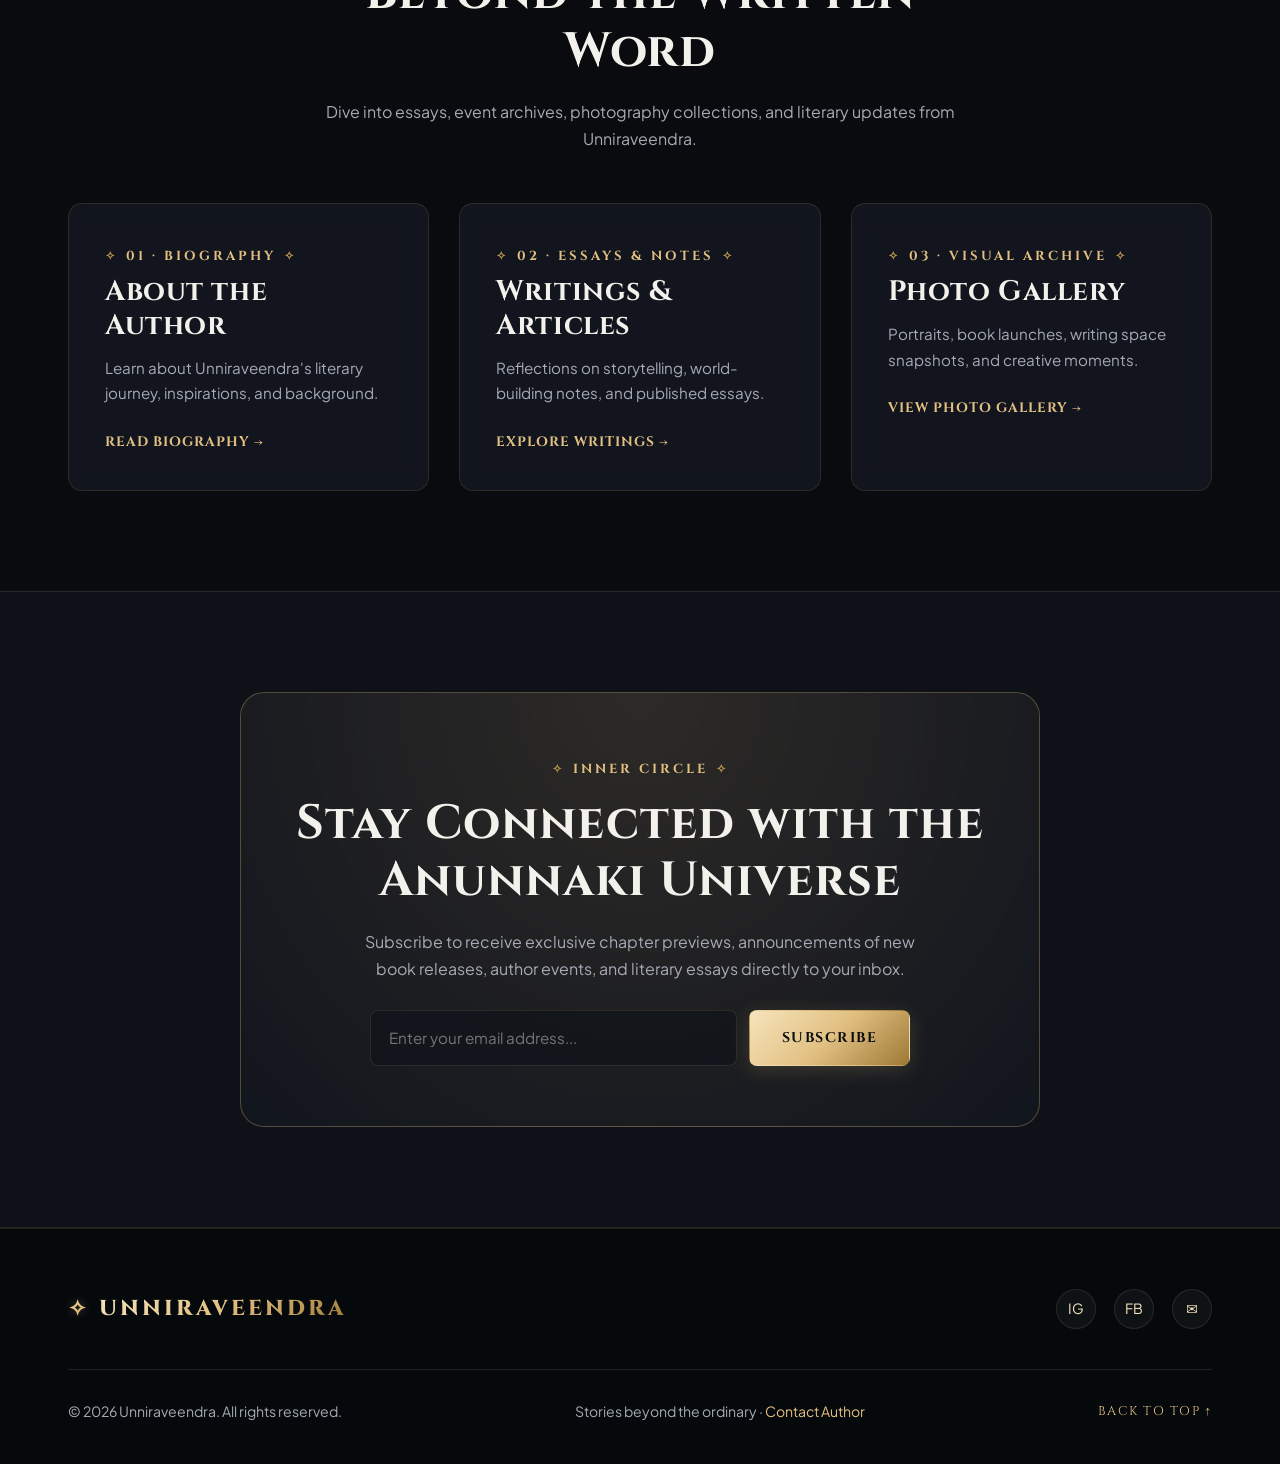
==== commit 4e031138: "change image" ====
--- a/index.html
+++ b/index.html
@@ -265,19 +265,30 @@
             <h2 style="margin-bottom: 8px;">Anunnaki - 1</h2>
             <p class="lead lang-ml" style="margin-bottom: 24px;">അനുനാകി - 1 · അടിമകളുടെ ഉടയോൻ</p>
             <div class="excerpt-box">
+                <h3 style="font-family: var(--font-heading); color: var(--gold-primary); margin-bottom: 1rem; text-align: center;">മഹാവിസ്ഫോടനം</h3>
                 <p class="dropcap">
-                    Before the stars were named, before the first towers scraped the heavens, they walked among us as
-                    rulers of wind and stone.
-                    We sang their hymns in silent obedience, tilling soil that was never ours to keep.
-                </p>
-                <p>
-                    "Remember who shaped the clay of your spirit," the elder whispered, his hand resting upon the carved
-                    cuneiform monolith.
-                    "They did not give us life out of mercy; they gave us life so we might carry their burden."
-                </p>
-                <p>
-                    In the shadows of the ancient zigurat, the dawn began to break—a crimson horizon signaling the dawn
-                    of a rebellion that would echo across ages.
+                    “വേഗം നടക്കൂ, നമ്മൾ ഇരുട്ടും മുമ്പേ ഈ പർവ്വതം താണ്ടണം.” സംഘത്തിന്റെ നേതാവെന്നു തോന്നിക്കുന്ന മനുഷ്യൻ തന്റെ സംഘങ്ങളോട് പറഞ്ഞു.
+                </p>
+                <p>
+                    “നമ്മൾ വിചാരിക്കുന്നപോലെ ഒന്നും സംഭവിച്ചില്ലെങ്കിൽ ഈ കാട്ടുതീ നമ്മെ ഇല്ലാതാക്കും.” സംഘത്തിലെ മുതിർന്ന സ്ത്രീ പറഞ്ഞു.
+                </p>
+                <p>
+                    “നമ്മുക്ക് മുന്നിൽ വേറെ മാർഗ്ഗമൊന്നുമില്ല.” നേതാവ് മറുപടി പറഞ്ഞു.
+                </p>
+                <p>
+                    അലഞ്ഞുതിരിയുന്ന സംഘമായിരുന്നു അത്. ദിവസങ്ങൾ താണ്ടിയാണ് അവർ ഹിമാലയത്തിന്റെ ഭാഗമായ ഒരു കൊടുമുടിയുടെ അഗ്രവാരത്തെത്താൻ ശ്രമിക്കുന്നത്. അവരിൽ പലരും ക്ഷീണിതരായിരുന്നു. മഞ്ഞുമൂടിയ പ്രദേശമായതിനാൽ കുടിവെള്ളത്തിന് ദൗർലഭ്യമുണ്ടായിരുന്നില്ല. എങ്കിലും, ആ മലനിരകളിൽ ഭക്ഷ്യലഭ്യത വളരെ കുറവായിരുന്നു. അവർ കൈയ്യിൽ കരുതിയ ഭക്ഷണങ്ങൾ തീർന്നിട്ട് ദിവസങ്ങളായി.
+                </p>
+                <p>
+                    “ഭക്ഷണത്തിന് ഒരു വഴി കണ്ടെത്തേണ്ടിയിരിക്കുന്നു.” മുതിർന്ന സ്ത്രീ പറഞ്ഞു.
+                </p>
+                <p>
+                    “നമുക്ക് ആദ്യം ജീവൻ രക്ഷിക്കാൻ നോക്കാം, അതിനുശേഷം ഭക്ഷണത്തെക്കുറിച്ച് ചിന്തിക്കാം.” നേതാവ് പറഞ്ഞു.
+                </p>
+                <p>
+                    കുട്ടികളും വയോധികരും അടങ്ങുന്ന സംഘം ഉച്ചയോടെ കൊടുമുടിയുടെ മുകളിലെത്തി. അവർ അവിടെ വിശ്രമിക്കാൻ തീരുമാനിച്ചു. തണുപ്പ്, തങ്ങളുടെ എല്ലാ നാഡികളും തളർത്തി അവരുടെ മനസ്സിലെയും ശരീരത്തിലെയും ഒരുപോലെ തളർത്തി. ചിലർ കൊടുമുടിയിൽനിന്നും താഴേക്ക് നോക്കി, മൂടൽ മഞ്ഞുമൂടിയ ഭാഗം അവരുടെ ഗ്രാമം കാണാൻ കഴിഞ്ഞു. എല്ലാവരുടെയും മനസ്സിൽ ഗ്രാമവും വീടുപിരിഞ്ഞ ബന്ധുക്കളുടെയും സ്നേഹിതരുടെയും ഓർമ്മവന്നു.
+                </p>
+                <p>
+                    “ഇവിടെ എന്തെങ്കിലും കിട്ടാൻ സാധ്യതയുണ്ടോ എന്ന് അന്വേഷി...”
                 </p>
             </div>
             <div style="text-align: right; margin-top: 20px;">
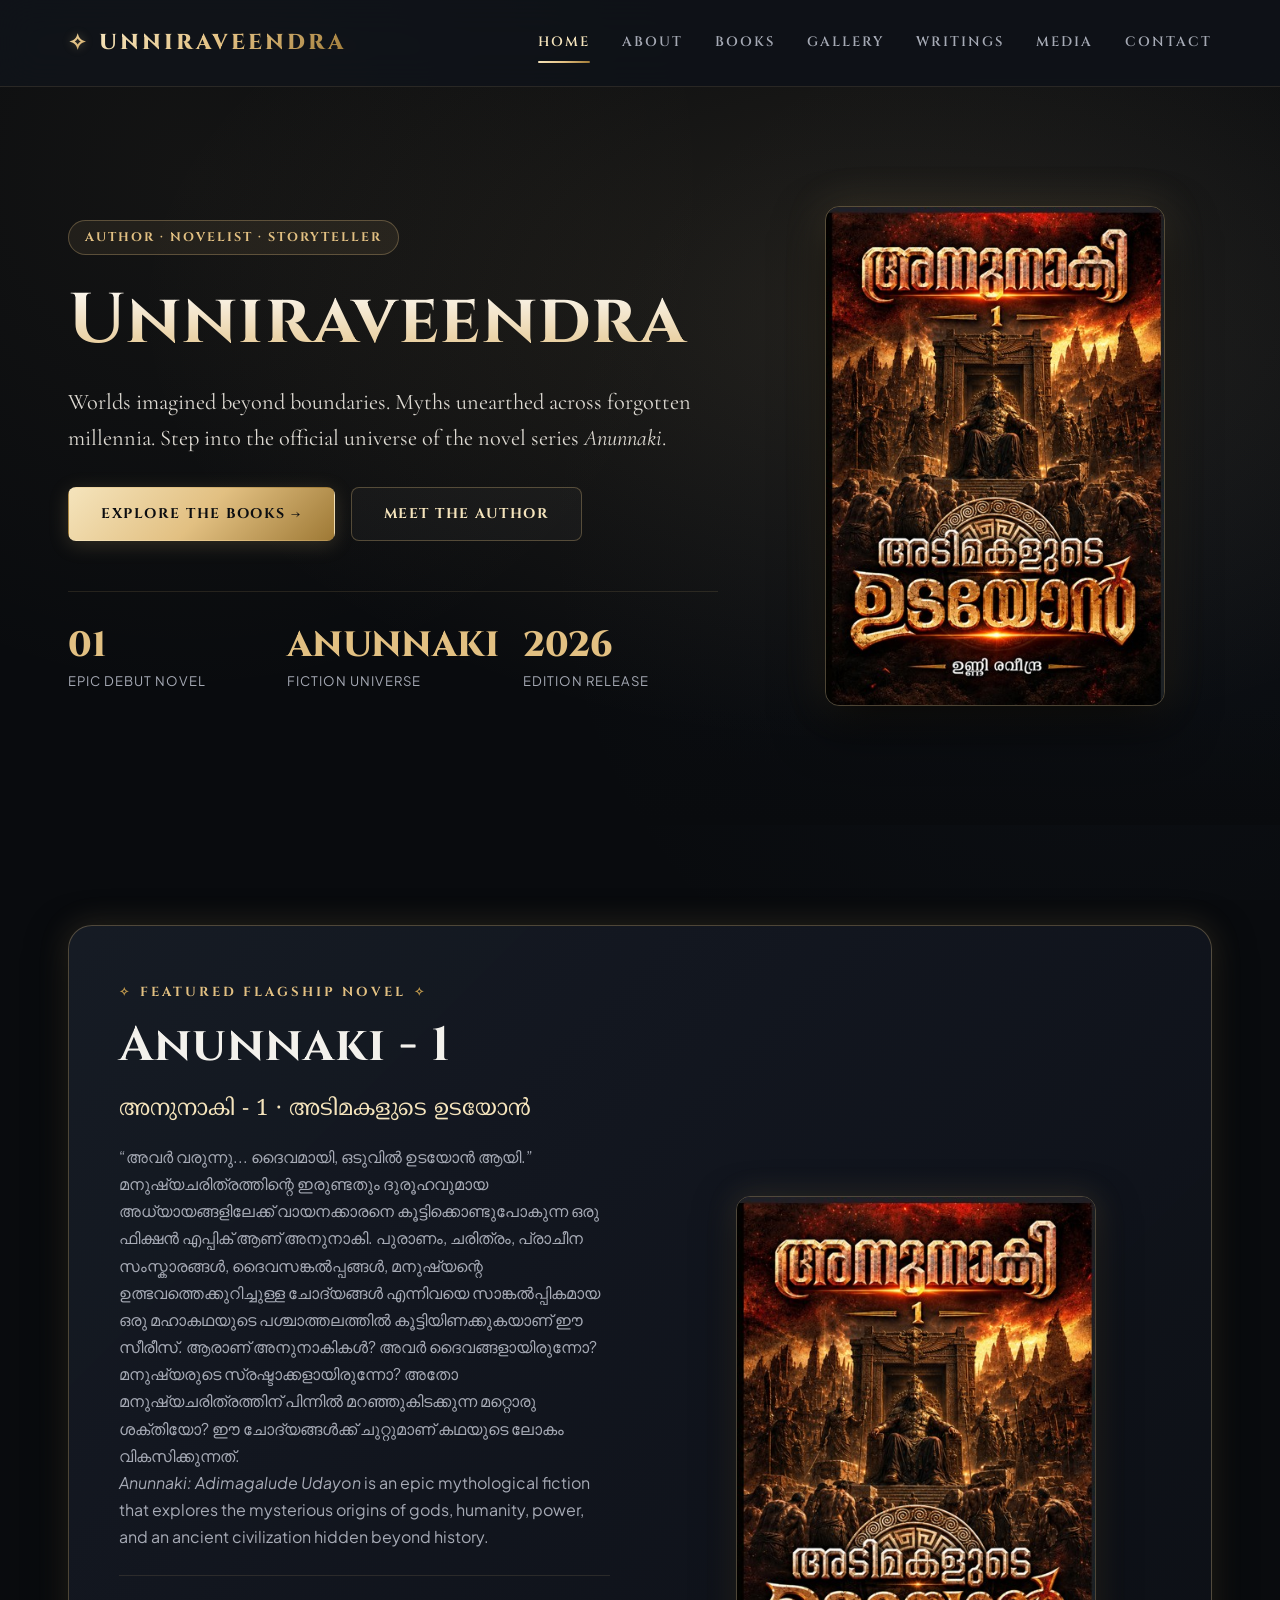
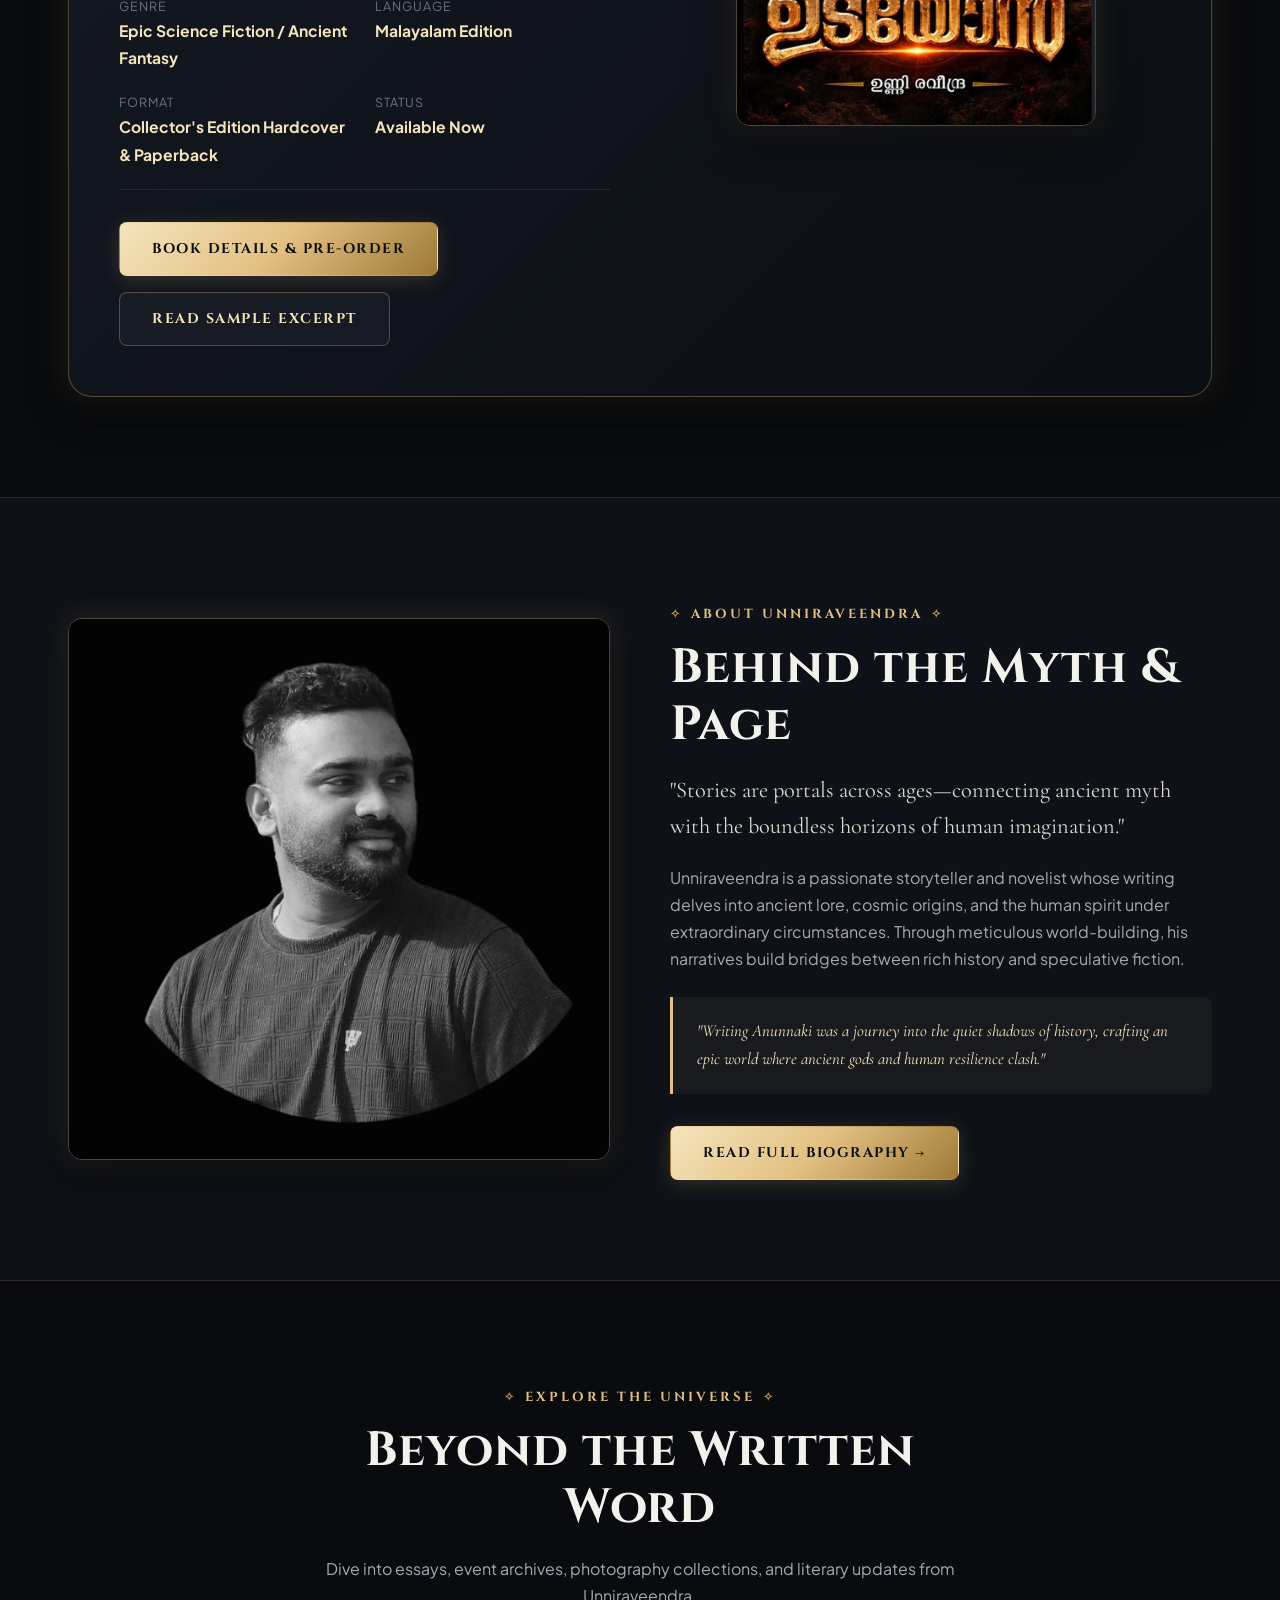
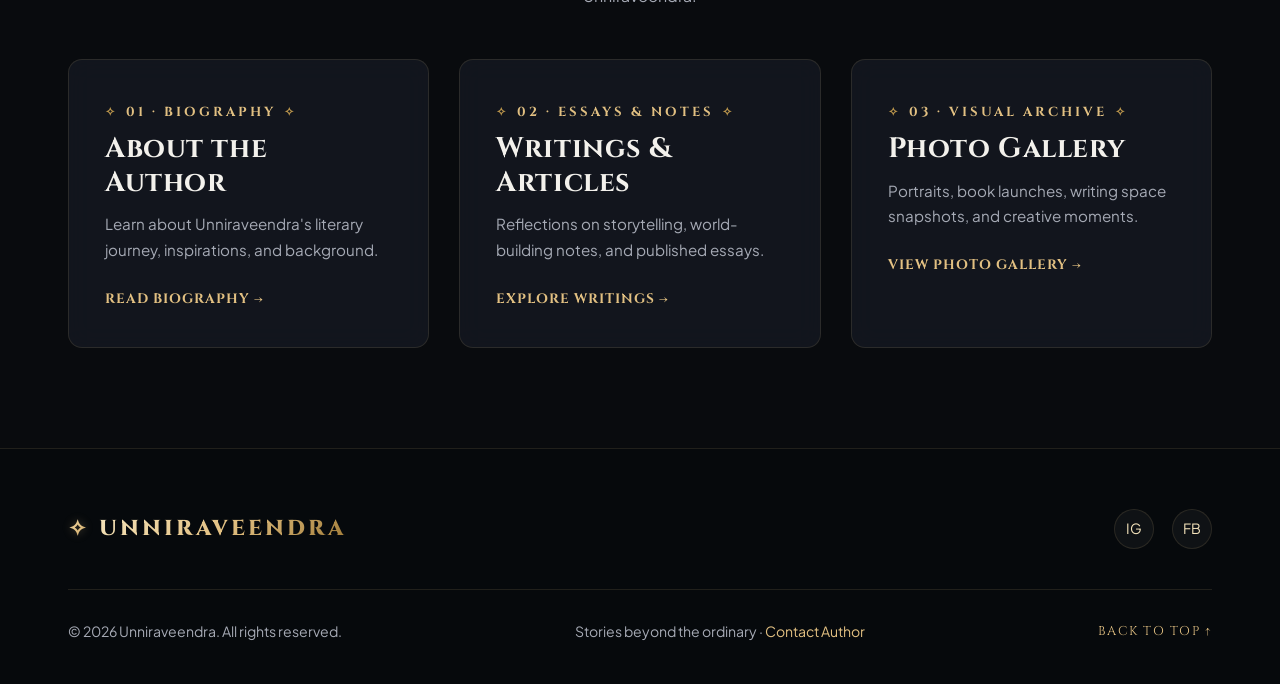
==== commit e511c939: "modification done" ====
--- a/index.html
+++ b/index.html
@@ -173,7 +173,8 @@
                 <div class="two">
                     <div>
                         <div class="author-frame">
-                            <img src="assets/images/author/portrait.jpg" alt="Author Unniraveendra Portrait in Study">
+                            <img src="assets/images/author/unni-raveendra.jpeg"
+                                alt="Author Unniraveendra Portrait in Study">
                         </div>
                     </div>
                     <div>
@@ -237,7 +238,7 @@
         </section>
 
         <!-- Newsletter Section -->
-        <section class="section alt">
+        <!-- <section class="section alt">
             <div class="wrap">
                 <div class="newsletter-card">
                     <span class="eyebrow">Inner Circle</span>
@@ -254,7 +255,7 @@
                     </form>
                 </div>
             </div>
-        </section>
+        </section> -->
     </main>
 
     <!-- Excerpt Reader Modal -->
@@ -265,18 +266,25 @@
             <h2 style="margin-bottom: 8px;">Anunnaki - 1</h2>
             <p class="lead lang-ml" style="margin-bottom: 24px;">അനുനാകി - 1 · അടിമകളുടെ ഉടയോൻ</p>
             <div class="excerpt-box">
-                <h3 style="font-family: var(--font-heading); color: var(--gold-primary); margin-bottom: 1rem; text-align: center;">മഹാവിസ്ഫോടനം</h3>
+                <h3
+                    style="font-family: var(--font-heading); color: var(--gold-primary); margin-bottom: 1rem; text-align: center;">
+                    മഹാവിസ്ഫോടനം</h3>
                 <p class="dropcap">
-                    “വേഗം നടക്കൂ, നമ്മൾ ഇരുട്ടും മുമ്പേ ഈ പർവ്വതം താണ്ടണം.” സംഘത്തിന്റെ നേതാവെന്നു തോന്നിക്കുന്ന മനുഷ്യൻ തന്റെ സംഘങ്ങളോട് പറഞ്ഞു.
-                </p>
-                <p>
-                    “നമ്മൾ വിചാരിക്കുന്നപോലെ ഒന്നും സംഭവിച്ചില്ലെങ്കിൽ ഈ കാട്ടുതീ നമ്മെ ഇല്ലാതാക്കും.” സംഘത്തിലെ മുതിർന്ന സ്ത്രീ പറഞ്ഞു.
+                    “വേഗം നടക്കൂ, നമ്മൾ ഇരുട്ടും മുമ്പേ ഈ പർവ്വതം താണ്ടണം.” സംഘത്തിന്റെ നേതാവെന്നു തോന്നിക്കുന്ന മനുഷ്യൻ
+                    തന്റെ സംഘങ്ങളോട് പറഞ്ഞു.
+                </p>
+                <p>
+                    “നമ്മൾ വിചാരിക്കുന്നപോലെ ഒന്നും സംഭവിച്ചില്ലെങ്കിൽ ഈ കാട്ടുതീ നമ്മെ ഇല്ലാതാക്കും.” സംഘത്തിലെ
+                    മുതിർന്ന സ്ത്രീ പറഞ്ഞു.
                 </p>
                 <p>
                     “നമ്മുക്ക് മുന്നിൽ വേറെ മാർഗ്ഗമൊന്നുമില്ല.” നേതാവ് മറുപടി പറഞ്ഞു.
                 </p>
                 <p>
-                    അലഞ്ഞുതിരിയുന്ന സംഘമായിരുന്നു അത്. ദിവസങ്ങൾ താണ്ടിയാണ് അവർ ഹിമാലയത്തിന്റെ ഭാഗമായ ഒരു കൊടുമുടിയുടെ അഗ്രവാരത്തെത്താൻ ശ്രമിക്കുന്നത്. അവരിൽ പലരും ക്ഷീണിതരായിരുന്നു. മഞ്ഞുമൂടിയ പ്രദേശമായതിനാൽ കുടിവെള്ളത്തിന് ദൗർലഭ്യമുണ്ടായിരുന്നില്ല. എങ്കിലും, ആ മലനിരകളിൽ ഭക്ഷ്യലഭ്യത വളരെ കുറവായിരുന്നു. അവർ കൈയ്യിൽ കരുതിയ ഭക്ഷണങ്ങൾ തീർന്നിട്ട് ദിവസങ്ങളായി.
+                    അലഞ്ഞുതിരിയുന്ന സംഘമായിരുന്നു അത്. ദിവസങ്ങൾ താണ്ടിയാണ് അവർ ഹിമാലയത്തിന്റെ ഭാഗമായ ഒരു കൊടുമുടിയുടെ
+                    അഗ്രവാരത്തെത്താൻ ശ്രമിക്കുന്നത്. അവരിൽ പലരും ക്ഷീണിതരായിരുന്നു. മഞ്ഞുമൂടിയ പ്രദേശമായതിനാൽ
+                    കുടിവെള്ളത്തിന് ദൗർലഭ്യമുണ്ടായിരുന്നില്ല. എങ്കിലും, ആ മലനിരകളിൽ ഭക്ഷ്യലഭ്യത വളരെ കുറവായിരുന്നു. അവർ
+                    കൈയ്യിൽ കരുതിയ ഭക്ഷണങ്ങൾ തീർന്നിട്ട് ദിവസങ്ങളായി.
                 </p>
                 <p>
                     “ഭക്ഷണത്തിന് ഒരു വഴി കണ്ടെത്തേണ്ടിയിരിക്കുന്നു.” മുതിർന്ന സ്ത്രീ പറഞ്ഞു.
@@ -285,14 +293,18 @@
                     “നമുക്ക് ആദ്യം ജീവൻ രക്ഷിക്കാൻ നോക്കാം, അതിനുശേഷം ഭക്ഷണത്തെക്കുറിച്ച് ചിന്തിക്കാം.” നേതാവ് പറഞ്ഞു.
                 </p>
                 <p>
-                    കുട്ടികളും വയോധികരും അടങ്ങുന്ന സംഘം ഉച്ചയോടെ കൊടുമുടിയുടെ മുകളിലെത്തി. അവർ അവിടെ വിശ്രമിക്കാൻ തീരുമാനിച്ചു. തണുപ്പ്, തങ്ങളുടെ എല്ലാ നാഡികളും തളർത്തി അവരുടെ മനസ്സിലെയും ശരീരത്തിലെയും ഒരുപോലെ തളർത്തി. ചിലർ കൊടുമുടിയിൽനിന്നും താഴേക്ക് നോക്കി, മൂടൽ മഞ്ഞുമൂടിയ ഭാഗം അവരുടെ ഗ്രാമം കാണാൻ കഴിഞ്ഞു. എല്ലാവരുടെയും മനസ്സിൽ ഗ്രാമവും വീടുപിരിഞ്ഞ ബന്ധുക്കളുടെയും സ്നേഹിതരുടെയും ഓർമ്മവന്നു.
+                    കുട്ടികളും വയോധികരും അടങ്ങുന്ന സംഘം ഉച്ചയോടെ കൊടുമുടിയുടെ മുകളിലെത്തി. അവർ അവിടെ വിശ്രമിക്കാൻ
+                    തീരുമാനിച്ചു. തണുപ്പ്, തങ്ങളുടെ എല്ലാ നാഡികളും തളർത്തി അവരുടെ മനസ്സിലെയും ശരീരത്തിലെയും ഒരുപോലെ
+                    തളർത്തി. ചിലർ കൊടുമുടിയിൽനിന്നും താഴേക്ക് നോക്കി, മൂടൽ മഞ്ഞുമൂടിയ ഭാഗം അവരുടെ ഗ്രാമം കാണാൻ കഴിഞ്ഞു.
+                    എല്ലാവരുടെയും മനസ്സിൽ ഗ്രാമവും വീടുപിരിഞ്ഞ ബന്ധുക്കളുടെയും സ്നേഹിതരുടെയും ഓർമ്മവന്നു.
                 </p>
                 <p>
                     “ഇവിടെ എന്തെങ്കിലും കിട്ടാൻ സാധ്യതയുണ്ടോ എന്ന് അന്വേഷി...”
                 </p>
             </div>
             <div style="text-align: right; margin-top: 20px;">
-                <a class="btn" href="books.html">Get Full Book Details →</a>
+                <a class="btn" href="https://www.booklove.co.in/product-page/anunaki-1-adimakalude-udayon">Get Full Book
+                    Details →</a>
             </div>
         </div>
     </div>
@@ -306,11 +318,11 @@
                     <span>UNNIRAVEENDRA</span>
                 </a>
                 <div class="footer-socials">
-                    <a href="https://instagram.com" target="_blank" rel="noopener" class="social-icon"
-                        aria-label="Instagram">IG</a>
-                    <a href="https://facebook.com" target="_blank" rel="noopener" class="social-icon"
+                    <a href="https://www.instagram.com/unniraveendra/" target="_blank" rel="noopener"
+                        class="social-icon" aria-label="Instagram">IG</a>
+                    <a href="https://www.facebook.com/unniraveendra/" target="_blank" rel="noopener" class="social-icon"
                         aria-label="Facebook">FB</a>
-                    <a href="contact.html" class="social-icon" aria-label="Email Contact">✉</a>
+
                 </div>
             </div>
             <div class="foot">
